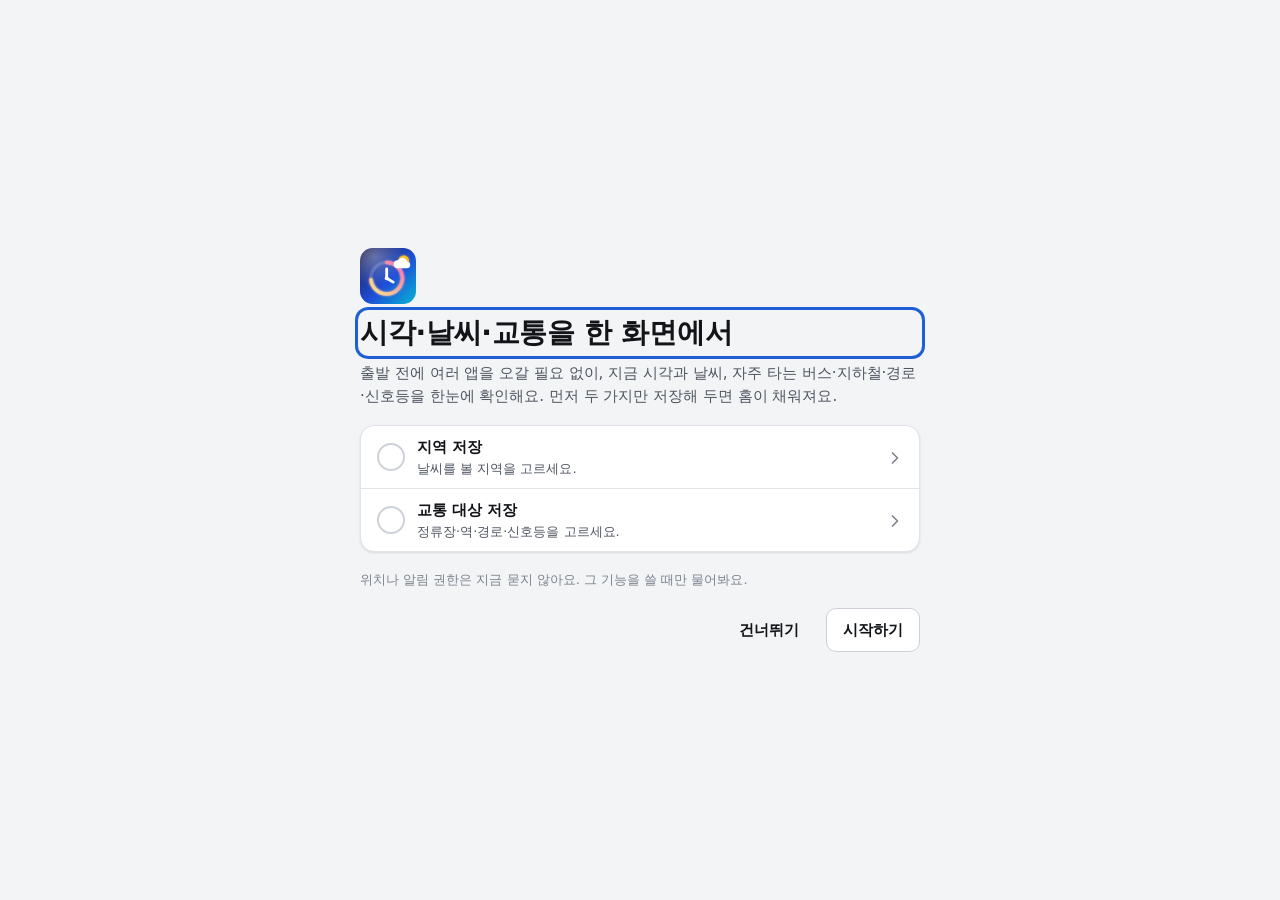
==== web/index.html @ 010fbab5 "프로토타입 1.2.0: Windows 앱 + 모바일 웹 + 다운로드 페이지 - Windows: Prototype.exe (Edge 앱 창 + 로컬 Node 서버) - 자동 업데이트" ====
<!doctype html>
<html lang="ko">
<head>
  <meta charset="utf-8">
  <meta name="viewport" content="width=device-width, initial-scale=1, viewport-fit=cover">
  <meta name="color-scheme" content="light dark">
  <title>프로토타입</title>
  <link rel="icon" href="icon.svg" type="image/svg+xml">
  <link rel="manifest" href="manifest.webmanifest">
  <link rel="stylesheet" href="css/app.css">
</head>
<body>
  <div id="app"></div>
  <div id="toast-region" class="toast-region" role="status" aria-live="polite"></div>
  <div id="dialog-root"></div>
  <noscript>이 앱을 쓰려면 JavaScript가 필요해요.</noscript>
  <script type="module" src="js/main.js"></script>
</body>
</html>
---- web/css/app.css ----
/* 프로토타입 공통 디자인
   톤: 출발 직전 몇 초 안에 읽는 실용 도구. 차분한 중립 배경, 상태만 색+아이콘+문장으로 구분 (docs/UI.md 공통 디자인) */

:root {
  --bg: #f3f4f6;
  --surface: #ffffff;
  --surface-2: #f0f2f5;
  --surface-3: #e7eaee;
  --text: #121418;
  --text-2: #4f5661;
  --text-3: #7c838e;
  --border: #e1e4e9;
  --border-strong: #cdd2d9;
  --accent: #1f5fd6;
  --accent-soft: #e6eefc;
  --accent-text: #ffffff;
  --ok: #157a3c;
  --ok-soft: #e3f5ea;
  --warn: #9a5a00;
  --warn-soft: #fdf1dc;
  --err: #b42318;
  --err-soft: #fdeceb;
  --info: #3f4a5a;
  --info-soft: #eceff3;
  --sig-green: #12a150;
  --sig-red: #dc3a2f;
  --focus: #1f5fd6;
  --shadow: 0 1px 2px rgba(16, 24, 40, 0.05), 0 1px 3px rgba(16, 24, 40, 0.06);
  --shadow-lg: 0 12px 32px rgba(16, 24, 40, 0.18);
  --radius: 14px;
  --radius-sm: 10px;
  --font: "Segoe UI Variable Text", "Segoe UI", "Malgun Gothic", "Apple SD Gothic Neo", system-ui, sans-serif;
  --font-display: "Segoe UI Variable Display", "Segoe UI", "Malgun Gothic", "Apple SD Gothic Neo", system-ui, sans-serif;
  color-scheme: light;
}

@media (prefers-color-scheme: dark) {
  :root:not([data-theme="light"]) {
    --bg: #0e1013;
    --surface: #171a1f;
    --surface-2: #1e2228;
    --surface-3: #272c33;
    --text: #eef0f3;
    --text-2: #b3b9c2;
    --text-3: #868d98;
    --border: #2a2f37;
    --border-strong: #3a414b;
    --accent: #6ea2ff;
    --accent-soft: #1c2a44;
    --accent-text: #0b1220;
    --ok: #4fd18a;
    --ok-soft: #133022;
    --warn: #f2b84b;
    --warn-soft: #33270f;
    --err: #ff8a80;
    --err-soft: #3a1a18;
    --info: #c3cad4;
    --info-soft: #232830;
    --sig-green: #3ddc84;
    --sig-red: #ff6b5e;
    --focus: #8db6ff;
    --shadow: 0 1px 2px rgba(0, 0, 0, 0.4);
    --shadow-lg: 0 16px 40px rgba(0, 0, 0, 0.55);
    color-scheme: dark;
  }
}
:root[data-theme="dark"] {
    --bg: #0e1013;
    --surface: #171a1f;
    --surface-2: #1e2228;
    --surface-3: #272c33;
    --text: #eef0f3;
    --text-2: #b3b9c2;
    --text-3: #868d98;
    --border: #2a2f37;
    --border-strong: #3a414b;
    --accent: #6ea2ff;
    --accent-soft: #1c2a44;
    --accent-text: #0b1220;
    --ok: #4fd18a;
    --ok-soft: #133022;
    --warn: #f2b84b;
    --warn-soft: #33270f;
    --err: #ff8a80;
    --err-soft: #3a1a18;
    --info: #c3cad4;
    --info-soft: #232830;
    --sig-green: #3ddc84;
    --sig-red: #ff6b5e;
    --focus: #8db6ff;
    --shadow: 0 1px 2px rgba(0, 0, 0, 0.4);
    --shadow-lg: 0 16px 40px rgba(0, 0, 0, 0.55);
    color-scheme: dark;
  }


*, *::before, *::after { box-sizing: border-box; }
html, body { height: 100%; }
body {
  margin: 0;
  background: var(--bg);
  color: var(--text);
  font: 15px/1.5 var(--font);
  -webkit-font-smoothing: antialiased;
  overflow: hidden;
}
#app { height: 100%; display: flex; flex-direction: column; }
button, input, textarea, select { font: inherit; color: inherit; }
h1, h2, h3, p { margin: 0; }
a { color: var(--accent); }
.sr-only { position: absolute; width: 1px; height: 1px; margin: -1px; overflow: hidden; clip: rect(0 0 0 0); white-space: nowrap; }
.tnum { font-variant-numeric: tabular-nums; }
.muted { color: var(--text-2); }
.faint { color: var(--text-3); }
.small { font-size: 13px; }
.grow { flex: 1; min-width: 0; }
.row { display: flex; align-items: center; gap: 8px; }
.stack { display: flex; flex-direction: column; gap: 8px; }
.ellipsis { overflow: hidden; text-overflow: ellipsis; white-space: nowrap; }

:focus-visible { outline: 3px solid var(--focus); outline-offset: 2px; border-radius: 8px; }

.icon { width: 20px; height: 20px; flex: none; display: inline-block; vertical-align: middle; }
.icon-sm { width: 16px; height: 16px; }
.icon-lg { width: 28px; height: 28px; }

/* ───────── 버튼 ───────── */
.btn {
  display: inline-flex; align-items: center; justify-content: center; gap: 6px;
  min-height: 44px; padding: 0 16px; border-radius: var(--radius-sm);
  border: 1px solid var(--border-strong); background: var(--surface); color: var(--text);
  font-weight: 600; cursor: pointer; text-decoration: none; white-space: nowrap;
  transition: background 0.12s, border-color 0.12s, transform 0.06s;
}
.btn:hover { background: var(--surface-2); }
.btn:active { transform: translateY(1px); }
.btn[disabled], .btn[aria-disabled="true"] { opacity: 0.45; cursor: not-allowed; transform: none; }
.btn-primary { background: var(--accent); border-color: var(--accent); color: var(--accent-text); }
.btn-primary:hover { background: color-mix(in srgb, var(--accent) 88%, black); }
.btn-ghost { background: transparent; border-color: transparent; }
.btn-ghost:hover { background: var(--surface-2); }
.btn-danger { color: var(--err); border-color: color-mix(in srgb, var(--err) 40%, var(--border)); }
.btn-danger:hover { background: var(--err-soft); }
.btn-danger-solid { background: var(--err); border-color: var(--err); color: #fff; }
.btn-sm { min-height: 36px; padding: 0 12px; font-size: 14px; }
.btn-block { width: 100%; }
.icon-btn {
  display: inline-flex; align-items: center; justify-content: center; width: 44px; height: 44px; flex: none;
  border-radius: var(--radius-sm); border: 1px solid transparent; background: transparent; cursor: pointer; color: var(--text-2);
}
.icon-btn:hover { background: var(--surface-2); color: var(--text); }
.icon-btn[disabled] { opacity: 0.35; cursor: not-allowed; }
.icon-btn.is-spinning .icon { animation: spin 0.9s linear infinite; }
.btn.is-busy { position: relative; color: transparent !important; pointer-events: none; }
.btn.is-busy::after {
  content: ""; position: absolute; width: 18px; height: 18px; border-radius: 50%;
  border: 2.5px solid currentColor; border-color: var(--text-2) transparent var(--text-2) transparent; animation: spin 0.8s linear infinite;
}
.btn-primary.is-busy::after { border-color: var(--accent-text) transparent var(--accent-text) transparent; }

/* ───────── 상단바 ───────── */
.topbar {
  display: flex; align-items: center; gap: 8px; padding: 8px 16px 8px 20px; min-height: 60px;
  border-bottom: 1px solid var(--border); background: var(--surface);
}
.topbar .brand { display: flex; align-items: center; gap: 10px; font-weight: 700; font-size: 16px; }
.topbar .brand img { width: 26px; height: 26px; }
.topbar .spacer { flex: 1; }
.mode-pill {
  font-size: 12px; font-weight: 600; padding: 3px 9px; border-radius: 999px; background: var(--warn-soft); color: var(--warn);
  border: 0; cursor: pointer;
}

.banner {
  display: flex; align-items: center; gap: 10px; padding: 10px 20px; font-weight: 600; font-size: 14px;
  background: var(--info-soft); color: var(--info); border-bottom: 1px solid var(--border);
}
.banner.offline { background: #2f3540; color: #fff; }
@media (prefers-color-scheme: dark) {
  :root:not([data-theme="light"]) .banner.offline { background: #3a414d; } }
:root[data-theme="dark"] .banner.offline { background: #3a414d; }

.banner.recovering { background: var(--accent-soft); color: var(--accent); }

/* ───────── 홈 ───────── */
.home { flex: 1; min-height: 0; display: flex; flex-direction: column; padding: 16px 20px 16px; gap: 14px; }
.summary { display: grid; grid-template-columns: minmax(230px, 0.85fr) minmax(260px, 1fr) minmax(320px, 1.45fr); gap: 14px; }
.card {
  background: var(--surface); border: 1px solid var(--border); border-radius: var(--radius); box-shadow: var(--shadow);
  padding: 16px 18px; min-width: 0; position: relative;
}
.card-title { display: flex; align-items: center; gap: 8px; font-size: 13px; font-weight: 700; color: var(--text-2); letter-spacing: 0.01em; }
.card-title .grow { min-width: 0; }

.clock-card { display: flex; flex-direction: column; justify-content: center; }
.clock-cs { font-size: 0.5em; font-weight: 600; color: var(--text-2); margin-left: 2px; }
.clock-ampm:empty { display: none; }
.clock-time { white-space: nowrap; font-family: var(--font-display); font-size: clamp(30px, 3.3vw, 52px); font-weight: 650; line-height: 1.02; letter-spacing: -0.02em; font-variant-numeric: tabular-nums; margin-top: 6px; }
.clock-ampm { font-size: 0.42em; font-weight: 600; letter-spacing: 0; margin-right: 6px; color: var(--text-2); }
.clock-date { margin-top: 6px; color: var(--text-2); font-weight: 600; }

.wx-sum { display: flex; align-items: center; gap: 14px; margin-top: 8px; }
.wx-sum .wx-icon { width: 54px; height: 54px; flex: none; }
.wx-temp { font-family: var(--font-display); font-size: 44px; font-weight: 650; line-height: 1; font-variant-numeric: tabular-nums; letter-spacing: -0.02em; }
.wx-cond { font-weight: 600; }
.wx-region { font-size: 14px; color: var(--text-2); }

.meta { display: flex; flex-wrap: wrap; align-items: center; gap: 4px 10px; margin-top: 10px; font-size: 12.5px; color: var(--text-3); }
.meta .src::before { content: "출처 "; }

.tsum-list { list-style: none; margin: 8px 0 0; padding: 0; display: flex; flex-direction: column; }
.tsum-row { display: flex; align-items: center; gap: 10px; min-height: 40px; border-bottom: 1px solid var(--border); }
.tsum-row:last-child { border-bottom: 0; }
.tsum-name { font-weight: 600; min-width: 0; flex: 1; }
.tsum-val { font-weight: 700; font-variant-numeric: tabular-nums; text-align: right; white-space: nowrap; }
.tsum-val.neutral { color: var(--text-2); font-weight: 600; }
.tsum-val.bad { color: var(--err); font-weight: 600; font-size: 14px; }
.tsum-more { font-size: 13px; color: var(--text-3); padding-top: 6px; }
.kind-badge {
  width: 30px; height: 30px; border-radius: 9px; flex: none; display: inline-flex; align-items: center; justify-content: center;
  background: var(--surface-2); color: var(--text-2);
}
.kind-badge.bus { background: #e5f0ff; color: #1d5fd0; }
.kind-badge.subway { background: #e9f7ee; color: #157a3c; }
.kind-badge.route { background: #f3ebff; color: #6d3fd1; }
.kind-badge.signal { background: #fff1e0; color: #b45309; }
@media (prefers-color-scheme: dark) {
  :root:not([data-theme="light"]) .kind-badge.bus { background: #1a2a45; color: #8ab4ff; }
  :root:not([data-theme="light"]) .kind-badge.subway { background: #16301f; color: #6fe0a0; }
  :root:not([data-theme="light"]) .kind-badge.route { background: #2a1f45; color: #c3a6ff; }
  :root:not([data-theme="light"]) .kind-badge.signal { background: #3a2a12; color: #ffc46b; }
}
:root[data-theme="dark"] .kind-badge.bus { background: #1a2a45; color: #8ab4ff; }
  :root[data-theme="dark"] .kind-badge.subway { background: #16301f; color: #6fe0a0; }
  :root[data-theme="dark"] .kind-badge.route { background: #2a1f45; color: #c3a6ff; }
  :root[data-theme="dark"] .kind-badge.signal { background: #3a2a12; color: #ffc46b; }


/* 탭 */
.tabs-row { display: flex; align-items: center; gap: 10px; }
.tabs { display: flex; gap: 4px; padding: 4px; background: var(--surface-3); border-radius: 12px; overflow-x: auto; scrollbar-width: none; }
.tab {
  min-height: 40px; padding: 0 16px; border-radius: 9px; border: 0; background: transparent; color: var(--text-2);
  font-weight: 650; cursor: pointer; white-space: nowrap; display: inline-flex; align-items: center; gap: 6px;
}
.tab:hover { color: var(--text); }
.tab[aria-selected="true"] { background: var(--surface); color: var(--text); box-shadow: var(--shadow); }
.tab .count { font-size: 12px; color: var(--text-3); font-weight: 600; }
.pager { margin-left: auto; display: flex; align-items: center; gap: 4px; color: var(--text-2); font-size: 14px; font-weight: 600; }

.panel { flex: 1; min-height: 0; position: relative; }
.panel-grid { display: grid; gap: 14px; height: 100%; align-content: start; }

/* 상세 카드 공통: 이름·핵심 값·갱신 시각·출처 */
.dcard { display: flex; flex-direction: column; gap: 10px; height: 100%; }
.dcard-head { display: flex; align-items: center; gap: 10px; }
.dcard-name { font-weight: 700; font-size: 16px; min-width: 0; }
.dcard-sub { font-size: 12.5px; color: var(--text-3); }
.dcard-body { flex: 1; min-height: 0; }
.chip {
  display: inline-flex; align-items: center; gap: 5px; height: 24px; padding: 0 9px; border-radius: 999px;
  font-size: 12px; font-weight: 700; background: var(--surface-2); color: var(--text-2); white-space: nowrap;
}
.chip.loading { background: var(--accent-soft); color: var(--accent); }
.chip.stale { background: var(--warn-soft); color: var(--warn); }
.chip.offline { background: var(--info-soft); color: var(--info); }
.chip.error { background: var(--err-soft); color: var(--err); }
.chip.ok { background: var(--ok-soft); color: var(--ok); }

.spinner { width: 14px; height: 14px; border-radius: 50%; border: 2px solid currentColor; border-right-color: transparent; animation: spin 0.8s linear infinite; flex: none; }
@keyframes spin { to { transform: rotate(360deg); } }

.notice {
  display: flex; gap: 10px; align-items: flex-start; padding: 12px 14px; border-radius: var(--radius-sm);
  background: var(--surface-2); color: var(--text); font-size: 14px;
}
.notice .icon { margin-top: 1px; }
.notice.error { background: var(--err-soft); }
.notice.error .icon { color: var(--err); }
.notice.warn { background: var(--warn-soft); }
.notice.warn .icon { color: var(--warn); }
.notice.offline { background: var(--info-soft); }
.notice.ok { background: var(--ok-soft); }
.notice.ok .icon { color: var(--ok); }
.notice .actions { display: flex; flex-wrap: wrap; gap: 8px; margin-top: 8px; }

.empty {
  display: flex; flex-direction: column; align-items: flex-start; justify-content: center; gap: 12px;
  padding: 6px 0; color: var(--text-2);
}
.empty.center { align-items: center; text-align: center; height: 100%; }

.skeleton { border-radius: 8px; background: linear-gradient(90deg, var(--surface-2) 25%, var(--surface-3) 50%, var(--surface-2) 75%); background-size: 200% 100%; animation: shimmer 1.3s ease infinite; }
@keyframes shimmer { to { background-position: -200% 0; } }

/* 버스·지하철 도착 행 */
.arr-list { list-style: none; margin: 0; padding: 0; display: flex; flex-direction: column; }
.arr-row { display: flex; align-items: center; gap: 10px; min-height: 34px; border-bottom: 1px dashed var(--border); }
.arr-row:last-child { border-bottom: 0; }
.route-no { min-width: 58px; font-weight: 800; font-variant-numeric: tabular-nums; }
.line-tag { font-size: 12px; font-weight: 800; padding: 2px 8px; border-radius: 999px; color: #fff; background: #6b7280; white-space: nowrap; }
.eta { font-weight: 800; font-variant-numeric: tabular-nums; white-space: nowrap; }
.eta-2 { color: var(--text-3); font-weight: 600; font-variant-numeric: tabular-nums; white-space: nowrap; font-size: 13.5px; }
.status-line { display: flex; align-items: center; gap: 6px; font-size: 13.5px; font-weight: 700; }
.status-line.delay { color: var(--warn); }
.status-line.suspended { color: var(--err); }
.status-line.normal { color: var(--ok); }

.big-value { font-family: var(--font-display); font-size: 40px; font-weight: 700; line-height: 1.05; font-variant-numeric: tabular-nums; letter-spacing: -0.01em; }
.big-value small { font-size: 18px; font-weight: 650; margin-left: 2px; }

.sig-row { display: flex; align-items: center; gap: 12px; min-height: 46px; }
.sig-light { width: 30px; height: 30px; border-radius: 50%; flex: none; display: inline-flex; align-items: center; justify-content: center; color: #fff; }
.sig-light.green { background: var(--sig-green); }
.sig-light.red { background: var(--sig-red); }
.sig-light.yellow { background: var(--warn); }
.sig-light.unknown { background: var(--text-3); }
.sig-remain { margin-left: auto; font-weight: 800; font-size: 20px; font-variant-numeric: tabular-nums; }

/* 날씨 상세 */
.wx-detail { display: grid; grid-template-columns: minmax(260px, 1fr) minmax(300px, 1.4fr); gap: 14px; height: 100%; align-content: start; }
.wx-hero { display: flex; align-items: center; gap: 18px; }
.wx-hero .wx-icon { width: 84px; height: 84px; }
.wx-hero .wx-temp { font-size: 64px; }
.wx-stats { display: grid; grid-template-columns: repeat(2, 1fr); gap: 10px; margin-top: 14px; }
.wx-stat { background: var(--surface-2); border-radius: var(--radius-sm); padding: 10px 12px; }
.wx-stat .k { font-size: 12.5px; color: var(--text-3); font-weight: 600; }
.wx-stat .v { font-size: 18px; font-weight: 700; font-variant-numeric: tabular-nums; }
.hourly { display: grid; grid-template-columns: repeat(6, 1fr); gap: 8px; margin-top: 10px; }
.hour { background: var(--surface-2); border-radius: var(--radius-sm); padding: 10px 6px; text-align: center; display: flex; flex-direction: column; align-items: center; gap: 4px; }
.hour .h { font-size: 13px; color: var(--text-2); font-weight: 600; }
.hour .t { font-weight: 800; font-variant-numeric: tabular-nums; }
.hour .wx-icon { width: 30px; height: 30px; }
.hour .pop { font-size: 12px; color: var(--accent); font-weight: 700; min-height: 18px; }

/* ───────── 설정·관리 화면 ───────── */
.page { flex: 1; min-height: 0; overflow-y: auto; }
.page-inner { max-width: 760px; margin: 0 auto; padding: 18px 20px 48px; display: flex; flex-direction: column; gap: 16px; }
.page-head { display: flex; align-items: center; gap: 6px; min-height: 52px; }
.page-head h1 { font-size: 22px; font-weight: 750; flex: 1; min-width: 0; }
.section-title { font-size: 13px; font-weight: 700; color: var(--text-2); margin: 6px 4px -6px; }
.group { background: var(--surface); border: 1px solid var(--border); border-radius: var(--radius); box-shadow: var(--shadow); overflow: hidden; }
.item {
  display: flex; align-items: center; gap: 12px; min-height: 60px; padding: 10px 14px 10px 16px; border-bottom: 1px solid var(--border);
  background: transparent; width: 100%; text-align: left; border-left: 0; border-right: 0; border-top: 0; color: inherit; text-decoration: none;
}
.item:last-child { border-bottom: 0; }
a.item, button.item { cursor: pointer; }
a.item:hover, button.item:hover { background: var(--surface-2); }
.item .title { font-weight: 650; }
.item .desc { font-size: 13px; color: var(--text-2); }
.item .value { color: var(--text-2); font-weight: 600; white-space: nowrap; }
.item .chev { color: var(--text-3); }
.item.highlight { animation: flash 2.2s ease; }
@keyframes flash { 0%, 40% { background: var(--accent-soft); } 100% { background: transparent; } }
.item[aria-disabled="true"] { opacity: 0.55; cursor: not-allowed; }
.item.dragging { opacity: 0.5; }
.item.drop-before { box-shadow: inset 0 3px 0 var(--accent); }
.item.drop-after { box-shadow: inset 0 -3px 0 var(--accent); }
.drag-handle { cursor: grab; color: var(--text-3); width: 30px; height: 44px; display: inline-flex; align-items: center; justify-content: center; flex: none; }

.radio-dot { width: 22px; height: 22px; border-radius: 50%; border: 2px solid var(--border-strong); flex: none; display: inline-flex; align-items: center; justify-content: center; }
.radio-dot.on { border-color: var(--accent); }
.radio-dot.on::after { content: ""; width: 11px; height: 11px; border-radius: 50%; background: var(--accent); }

.field { display: flex; flex-direction: column; gap: 6px; }
.field label, .field .label { font-weight: 650; font-size: 14px; }
.field .hint { font-size: 13px; color: var(--text-3); }
.input, .textarea, .select {
  width: 100%; min-height: 46px; padding: 10px 14px; border-radius: var(--radius-sm); border: 1px solid var(--border-strong);
  background: var(--surface); outline: none;
}
.input:focus, .textarea:focus, .select:focus { border-color: var(--accent); box-shadow: 0 0 0 3px color-mix(in srgb, var(--accent) 25%, transparent); }
.textarea { min-height: 150px; resize: vertical; line-height: 1.6; }
.search-box { display: flex; gap: 8px; }
.search-box .input { flex: 1; }

.seg { display: inline-flex; padding: 4px; gap: 4px; border-radius: 12px; background: var(--surface-3); flex-wrap: wrap; }
.seg button { min-height: 40px; padding: 0 16px; border: 0; border-radius: 9px; background: transparent; font-weight: 650; color: var(--text-2); cursor: pointer; display: inline-flex; align-items: center; gap: 6px; }
.seg button[aria-pressed="true"], .seg button[aria-checked="true"] { background: var(--surface); color: var(--text); box-shadow: var(--shadow); }

.days { display: flex; gap: 6px; flex-wrap: wrap; }
.day { width: 46px; height: 46px; border-radius: 50%; border: 1px solid var(--border-strong); background: var(--surface); font-weight: 700; cursor: pointer; }
.day[aria-pressed="true"] { background: var(--accent); border-color: var(--accent); color: var(--accent-text); }

.switch { position: relative; width: 52px; height: 32px; flex: none; }
.switch input { appearance: none; margin: 0; width: 52px; height: 32px; border-radius: 999px; background: var(--border-strong); cursor: pointer; transition: background 0.15s; }
.switch input:checked { background: var(--ok); }
.switch input::after { content: ""; position: absolute; top: 3px; left: 3px; width: 26px; height: 26px; border-radius: 50%; background: #fff; box-shadow: 0 1px 3px rgba(0,0,0,.3); transition: transform 0.15s; pointer-events: none; }
.switch input:checked::after { transform: translateX(20px); }

.time-input { font-size: 40px; font-weight: 700; font-variant-numeric: tabular-nums; min-height: 72px; padding: 6px 14px; text-align: center; }

.result-list { list-style: none; margin: 0; padding: 0; }
.result-list .item[aria-disabled="true"] .title { text-decoration: none; }
.tag { font-size: 12px; font-weight: 700; padding: 2px 8px; border-radius: 999px; background: var(--surface-2); color: var(--text-2); white-space: nowrap; }
.tag.ok { background: var(--ok-soft); color: var(--ok); }
.tag.warn { background: var(--warn-soft); color: var(--warn); }
.tag.err { background: var(--err-soft); color: var(--err); }
.tag.accent { background: var(--accent-soft); color: var(--accent); }

.alarm-time { font-family: var(--font-display); font-size: 34px; font-weight: 700; font-variant-numeric: tabular-nums; line-height: 1.1; }
.alarm-off .alarm-time, .alarm-off .title { color: var(--text-3); }

.footer-actions { display: flex; gap: 10px; justify-content: flex-end; flex-wrap: wrap; }
.danger-zone { margin-top: 18px; padding-top: 18px; border-top: 1px solid var(--border); }

/* 첫 실행 안내 */
.onb { flex: 1; overflow-y: auto; display: flex; align-items: center; justify-content: center; padding: 24px 20px; }
.onb-card { width: min(560px, 100%); display: flex; flex-direction: column; gap: 18px; }
.onb-hero { display: flex; flex-direction: column; gap: 8px; }
.onb-hero img { width: 56px; height: 56px; }
.onb-hero h1 { font-size: 28px; font-weight: 800; letter-spacing: -0.01em; }
.check { width: 28px; height: 28px; border-radius: 50%; display: inline-flex; align-items: center; justify-content: center; flex: none; border: 2px solid var(--border-strong); color: transparent; }
.check.done { background: var(--ok); border-color: var(--ok); color: #fff; }

/* 대화상자 */
.dialog-backdrop { position: fixed; inset: 0; background: rgba(10, 14, 20, 0.45); display: flex; align-items: center; justify-content: center; padding: 16px; z-index: 50; animation: fade 0.12s ease; }
.dialog { width: min(440px, 100%); background: var(--surface); border-radius: 16px; box-shadow: var(--shadow-lg); padding: 22px 22px 18px; display: flex; flex-direction: column; gap: 14px; border: 1px solid var(--border); max-height: calc(100vh - 32px); overflow-y: auto; }
.dialog h2 { font-size: 19px; font-weight: 750; }
.dialog .body { color: var(--text-2); }
.dialog .actions { display: flex; justify-content: flex-end; gap: 8px; flex-wrap: wrap; margin-top: 4px; }
@keyframes fade { from { opacity: 0; } }

.toast-region { position: fixed; left: 50%; bottom: 22px; transform: translateX(-50%); display: flex; flex-direction: column; gap: 8px; z-index: 60; pointer-events: none; }
.toast { background: #1d2229; color: #fff; padding: 12px 18px; border-radius: 12px; box-shadow: var(--shadow-lg); font-weight: 600; pointer-events: auto; display: flex; align-items: center; gap: 10px; animation: rise 0.18s ease; max-width: min(560px, calc(100vw - 32px)); }
@keyframes rise { from { opacity: 0; transform: translateY(8px); } }

/* 시험 도구 */
.debug { position: fixed; right: 16px; bottom: 16px; width: 360px; max-height: calc(100vh - 32px); overflow-y: auto; z-index: 70; background: var(--surface); border: 2px dashed var(--warn); border-radius: 14px; padding: 14px; box-shadow: var(--shadow-lg); font-size: 13.5px; }
.debug h2 { font-size: 15px; margin-bottom: 8px; }
.debug .grid { display: grid; grid-template-columns: 1fr 1.3fr; gap: 6px 8px; align-items: center; }
.debug .select { min-height: 34px; padding: 4px 8px; }

/* ───────── 화면 폭 대응 ───────── */
@media (max-width: 1080px) {
  .summary { grid-template-columns: minmax(200px, 0.8fr) 1fr; }
  .summary .transit-sum { grid-column: 1 / -1; }
}
@media (max-width: 760px) {
  body { overflow: auto; }
  #app { height: auto; min-height: 100%; }
  .home { padding: 12px 12px 20px; }
  .summary { grid-template-columns: 1fr; gap: 10px; }
  .clock-time { font-size: 38px; }
  .wx-detail { grid-template-columns: 1fr; }
  .hourly { grid-template-columns: repeat(3, 1fr); }
  .topbar { padding: 6px 8px 6px 14px; }
  .page { overflow: visible; }
  .page-inner { padding: 12px 12px 40px; }
}

@media (prefers-reduced-motion: reduce) {
  *, *::before, *::after { animation-duration: 0.001ms !important; animation-iteration-count: 1 !important; transition: none !important; }
}

/* 업데이트 알림 (왼쪽 아래) */
.update-pill {
  position: fixed; left: 16px; bottom: 16px; z-index: 65;
  display: flex; align-items: center; gap: 10px; padding: 8px 8px 8px 14px;
  background: var(--surface); color: var(--text); border: 1px solid var(--accent);
  border-radius: 14px; box-shadow: var(--shadow-lg); font-weight: 650; font-size: 14px;
  animation: rise 0.25s ease; max-width: calc(100vw - 32px);
}
.update-pill[hidden] { display: none; }
.update-pill > .icon { color: var(--accent); }

/* 알림 시각 고르기 (입력 + 휠) */
.time-picker { display: flex; align-items: center; gap: 6px; flex-wrap: wrap; }
.tp-unit { display: flex; flex-direction: column; align-items: center; gap: 2px; background: var(--surface); border: 1px solid var(--border-strong); border-radius: var(--radius); padding: 4px; }
.tp-unit:hover { border-color: var(--accent); }
.tp-num, .tp-input {
  width: 96px; height: 72px; border: 0; border-radius: 10px; background: transparent; color: var(--text);
  font-family: var(--font-display); font-size: 44px; font-weight: 700; font-variant-numeric: tabular-nums; text-align: center; cursor: ns-resize;
}
.tp-num:hover { background: var(--surface-2); }
.tp-input { background: var(--accent-soft); outline: 2px solid var(--accent); cursor: text; }
.tp-step { width: 96px; height: 28px; border: 0; border-radius: 8px; background: transparent; color: var(--text-3); cursor: pointer; display: inline-flex; align-items: center; justify-content: center; }
.tp-step:hover { background: var(--surface-2); color: var(--text); }
.tp-colon { font-size: 40px; font-weight: 700; color: var(--text-2); padding: 0 2px; }
.tp-period { margin-left: 12px; font-weight: 650; color: var(--text-2); font-variant-numeric: tabular-nums; }
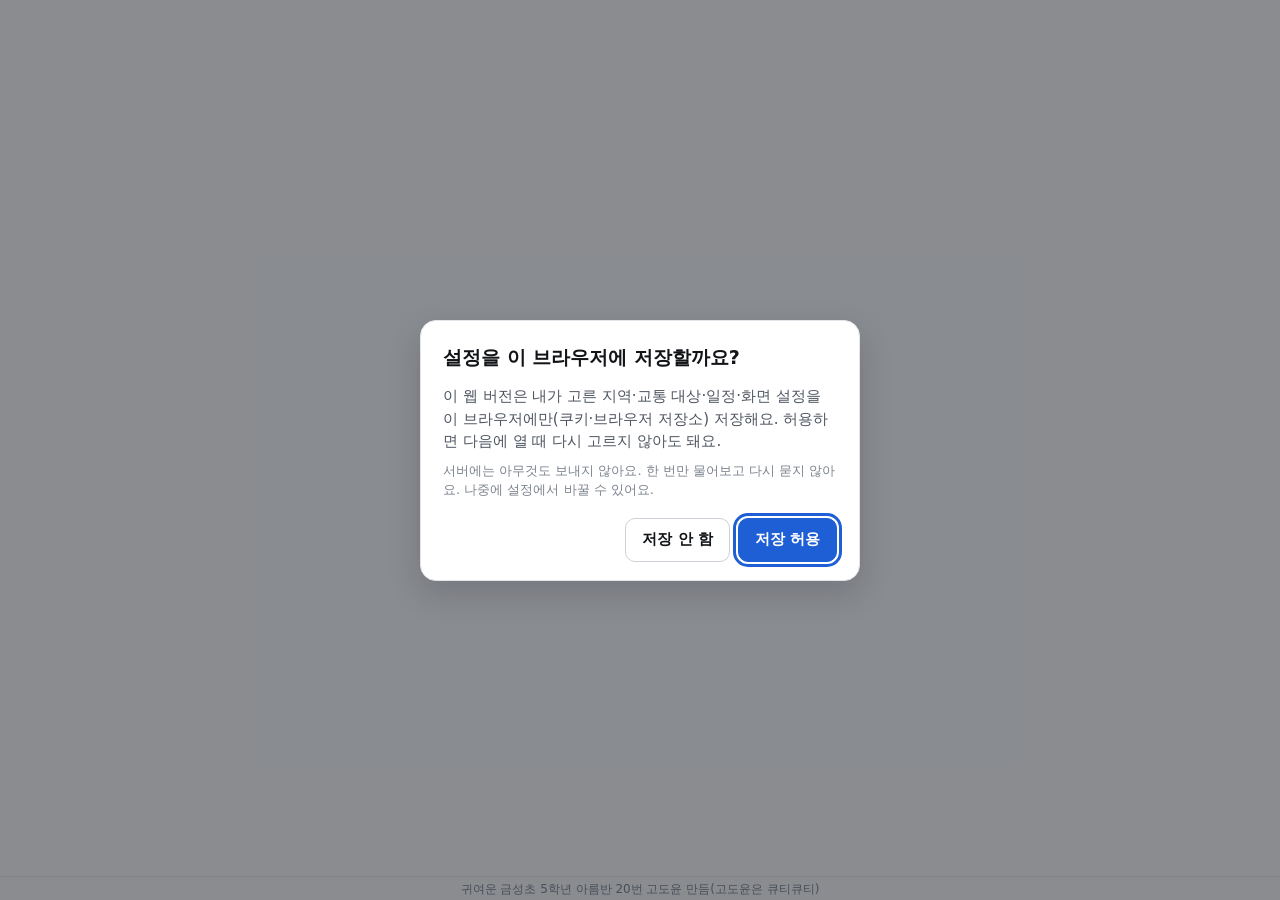
==== commit 999410f1: "1.9.1: 앱과 다운로드 페이지 맨 아래에 만든 사람 한 줄, README 1.9.0 설명 복구 Co-Authored-By: Claude Sonnet 5.5 <noreply@an" ====
--- a/web/index.html
+++ b/web/index.html
@@ -7,10 +7,20 @@
   <title>프로토타입</title>
   <link rel="icon" href="icon.svg" type="image/svg+xml">
   <link rel="manifest" href="manifest.webmanifest">
+  <!-- iPhone: 홈 화면에 추가하면 주소창 없이 앱처럼 열린다 -->
+  <link rel="apple-touch-icon" href="apple-touch-icon.png">
+  <meta name="apple-mobile-web-app-capable" content="yes">
+  <meta name="mobile-web-app-capable" content="yes">
+  <meta name="apple-mobile-web-app-title" content="프로토타입">
+  <meta name="apple-mobile-web-app-status-bar-style" content="default">
+  <meta name="theme-color" content="#f4f6fb" media="(prefers-color-scheme: light)">
+  <meta name="theme-color" content="#0b0f1a" media="(prefers-color-scheme: dark)">
+  <meta name="format-detection" content="telephone=no">
   <link rel="stylesheet" href="css/app.css">
 </head>
 <body>
   <div id="app"></div>
+  <div class="credit">귀여운 금성초 5학년 아름반 20번 고도윤 만듬(고도윤은 큐티큐티)</div>
   <div id="toast-region" class="toast-region" role="status" aria-live="polite"></div>
   <div id="dialog-root"></div>
   <noscript>이 앱을 쓰려면 JavaScript가 필요해요.</noscript>
--- a/web/css/app.css
+++ b/web/css/app.css
@@ -104,7 +104,12 @@
   -webkit-font-smoothing: antialiased;
   overflow: hidden;
 }
-#app { height: 100%; display: flex; flex-direction: column; }
+#app { height: calc(100% - 24px - env(safe-area-inset-bottom, 0px)); display: flex; flex-direction: column; box-sizing: border-box;
+  /* iPhone 홈 화면 앱: 노치·홈 막대에 화면이 가리지 않게 */
+  padding: env(safe-area-inset-top, 0) env(safe-area-inset-right, 0) 0 env(safe-area-inset-left, 0); }
+/* 맨 아래 만든 사람 한 줄 */
+.credit { position: fixed; left: 0; right: 0; bottom: 0; height: calc(24px + env(safe-area-inset-bottom, 0px)); box-sizing: border-box; padding: 3px 12px env(safe-area-inset-bottom, 0px); text-align: center; font-size: 12px; line-height: 18px; color: var(--text-3); background: var(--bg); border-top: 1px solid var(--border); white-space: nowrap; overflow: hidden; text-overflow: ellipsis; user-select: text; }
+@media (max-width: 420px) { .credit { font-size: 10.5px; padding-left: 6px; padding-right: 6px; } }
 button, input, textarea, select { font: inherit; color: inherit; }
 h1, h2, h3, p { margin: 0; }
 a { color: var(--accent); }
@@ -318,7 +323,106 @@
 .sig-remain { margin-left: auto; font-weight: 800; font-size: 20px; font-variant-numeric: tabular-nums; }
 
 /* 날씨 상세 */
-.wx-detail { display: grid; grid-template-columns: minmax(260px, 1fr) minmax(300px, 1.4fr); gap: 14px; height: 100%; align-content: start; }
+.wx-detail { display: grid; grid-template-columns: minmax(260px, 1fr) minmax(300px, 1.8fr); gap: 14px; height: 100%; align-content: start; align-items: start; overflow-y: auto; overscroll-behavior: contain; }
+.wx-detail > .card:first-child { position: sticky; top: 0; }
+.wx-stat.wide { grid-column: 1 / -1; }
+.vtag { font-size: 10px; font-weight: 800; padding: 0 6px; border-radius: 999px; vertical-align: middle; white-space: nowrap; }
+.vtag.obs { color: var(--ok); background: var(--ok-soft); }
+.vtag.calc { color: var(--accent); background: var(--accent-soft); }
+.vtag.fc { color: var(--warn); background: var(--warn-soft); }
+.vtag.model { color: var(--text-2); background: var(--surface); border: 1px solid var(--border); }
+.vlegend { display: flex; flex-wrap: wrap; align-items: center; gap: 4px 6px; margin-top: 8px; font-size: 12px; color: var(--text-3); }
+.vlegend .vtag { margin-left: 6px; }
+.vlegend .vtag:first-child { margin-left: 0; }
+/* ───────── 달력 ───────── */
+.clock-zone { margin-top: 4px; font-size: 12px; color: var(--text-3); }
+.clock-days { display: flex; align-items: center; gap: 6px; margin-top: 6px; font-size: 13px; font-weight: 650; color: var(--accent); min-width: 0; }
+.clock-days .icon { flex: none; }
+.cal-wrap { display: grid; grid-template-columns: minmax(260px, 1fr) minmax(320px, 2fr); gap: 14px; height: 100%; align-items: stretch; overflow-y: auto; overscroll-behavior: contain; }
+.cal-day { display: flex; flex-direction: column; min-height: 0; overflow-y: auto; }
+.cal-day-head { display: flex; align-items: flex-start; justify-content: space-between; gap: 10px; }
+.cal-day-tag { font-size: 12px; font-weight: 800; color: var(--accent); }
+.cal-day-date { font-family: var(--font-display); font-size: 24px; font-weight: 750; line-height: 1.25; }
+.cal-day-date.red, .cal-num.red, .cal-wd .red { color: var(--err); }
+.cal-day-date.blue, .cal-num.blue, .cal-wd .blue { color: var(--accent); }
+.cal-list { list-style: none; margin: 12px 0 0; padding: 0; display: flex; flex-direction: column; gap: 8px; }
+.cal-item { display: flex; align-items: flex-start; gap: 10px; padding: 10px 12px; border-radius: var(--radius-sm); background: var(--surface-2); }
+.cal-item.holiday, .cal-item.sub { background: var(--err-soft); }
+.cal-item.mine { background: var(--accent-soft); }
+.cal-name { font-weight: 700; }
+.cal-desc { font-size: 13px; color: var(--text-2); margin-top: 2px; line-height: 1.4; }
+.cal-kind { flex: none; font-size: 11px; font-weight: 800; padding: 2px 7px; border-radius: 999px; background: var(--surface); color: var(--text-2); margin-top: 2px; white-space: nowrap; }
+.cal-kind.holiday, .cal-kind.sub { color: var(--err); }
+.cal-kind.mine { color: var(--accent); }
+.cal-main { display: flex; flex-direction: column; min-height: 420px; }
+.cal-head { display: flex; align-items: center; gap: 4px; flex-wrap: wrap; }
+.cal-head .dbl .icon { margin-right: -9px; filter: drop-shadow(-9px 0 0 currentColor); }
+.cal-title { font-size: 18px; font-weight: 800; margin: 0 6px; font-variant-numeric: tabular-nums; }
+.seg { display: inline-flex; gap: 4px; margin-left: 4px; }
+.cal-wd { display: grid; grid-template-columns: repeat(7, minmax(0, 1fr)); text-align: center; font-size: 12.5px; font-weight: 700; color: var(--text-3); margin: 10px 0 4px; }
+.cal-grid { flex: 1; display: grid; grid-template-columns: repeat(7, minmax(0, 1fr)); gap: 4px; min-height: 0; }
+.cal-grid.weekgrid { grid-template-rows: minmax(260px, 1fr); }
+.cal-cell { display: flex; flex-direction: column; align-items: stretch; gap: 2px; padding: 5px 5px 6px; min-height: 64px; min-width: 0; border-radius: 8px; background: var(--surface-2); border: 2px solid transparent; color: inherit; font: inherit; text-align: left; cursor: pointer; overflow: hidden; }
+.cal-cell:hover { border-color: var(--border); }
+.cal-cell.out { opacity: .45; }
+.cal-cell.today { background: var(--accent-soft); }
+.cal-cell.today .cal-num { background: var(--accent); color: #fff; border-radius: 999px; padding: 0 6px; }
+.cal-cell.sel { border-color: var(--accent); }
+.cal-cell:focus-visible { outline: 3px solid var(--accent); outline-offset: 1px; }
+.cal-num-row { flex: none; display: flex; align-items: center; justify-content: space-between; gap: 4px; }
+.cal-num { font-weight: 800; font-size: 13.5px; font-variant-numeric: tabular-nums; }
+.cal-lunar { font-size: 10.5px; color: var(--text-3); }
+.cal-label { display: block; flex: none; font-size: 10.5px; line-height: 1.35; padding: 0 4px; border-radius: 4px; white-space: nowrap; overflow: hidden; text-overflow: ellipsis; background: var(--surface); color: var(--text-2); }
+.cal-cell.week .cal-label { white-space: normal; font-size: 12px; padding: 2px 5px; }
+.cal-label.holiday, .cal-label.sub { color: var(--err); background: var(--err-soft); font-weight: 700; }
+.cal-label.mine { color: var(--accent); background: var(--accent-soft); font-weight: 700; }
+.cal-label.term { color: var(--ok); background: var(--ok-soft); }
+.cal-label.folk { color: var(--warn); background: var(--warn-soft); }
+.cal-label.fun { color: var(--info); background: var(--info-soft); }
+.cal-more { font-size: 10.5px; color: var(--text-3); padding: 0 4px; }
+.cal-legend { display: flex; flex-wrap: wrap; gap: 6px; margin-top: 10px; }
+.cal-legend .cal-label { font-size: 11.5px; padding: 1px 7px; }
+.ev-row { display: grid; grid-template-columns: 1fr 1fr; gap: 10px; }
+.wx-stat .s { font-size: 12px; color: var(--text-3); margin-top: 2px; line-height: 1.35; }
+.wx-stat .v.row { display: flex; align-items: center; gap: 6px; }
+.wx-more { display: flex; flex-direction: column; gap: 14px; min-width: 0; }
+.wx-all { display: grid; grid-template-columns: repeat(auto-fill, minmax(170px, 1fr)); gap: 10px; margin-top: 12px; }
+.wind-arrow { display: inline-flex; flex: none; color: var(--accent); }
+.wind-arrow svg { width: 100%; height: 100%; }
+/* 7일 시간별: 옆으로 넘기기 */
+.hstrip { display: flex; gap: 6px; overflow-x: auto; padding: 10px 2px 8px; margin-top: 4px; scroll-snap-type: x proximity; -webkit-overflow-scrolling: touch; scrollbar-width: thin; }
+.hcell { flex: 0 0 64px; scroll-snap-align: start; display: flex; flex-direction: column; align-items: center; gap: 3px; padding: 6px 4px 8px; border-radius: var(--radius-sm); background: var(--surface-2); border: 2px solid transparent; color: inherit; font: inherit; cursor: pointer; }
+.hcell.newday { margin-left: 10px; }
+.hcell.newday:first-child { margin-left: 0; }
+.hcell.sel { border-color: var(--accent); }
+.hcell:focus-visible { outline: 3px solid var(--accent); outline-offset: 1px; }
+.hcell .hday { font-size: 11px; font-weight: 800; color: var(--accent); min-height: 15px; white-space: nowrap; }
+.hcell .h { font-size: 12.5px; color: var(--text-2); font-weight: 650; }
+.hcell .wx-icon { width: 26px; height: 26px; }
+.hcell .t { font-weight: 800; font-variant-numeric: tabular-nums; }
+.hcell .feels { font-size: 11px; color: var(--text-3); white-space: nowrap; }
+.hcell .popbar { width: 10px; height: 34px; border-radius: 5px; background: var(--border); display: flex; align-items: flex-end; overflow: hidden; }
+.hcell .popbar span { display: block; width: 100%; background: var(--accent); border-radius: 5px; }
+.hcell .pop { font-size: 12px; font-weight: 700; color: var(--accent); font-variant-numeric: tabular-nums; }
+.hcell .amt { font-size: 11px; min-height: 15px; color: var(--text-2); white-space: nowrap; }
+.hcell .w { display: flex; align-items: center; gap: 2px; font-size: 11.5px; color: var(--text-2); }
+/* 7일 요약 */
+.dstrip { display: flex; gap: 8px; overflow-x: auto; padding: 10px 2px 6px; scroll-snap-type: x proximity; -webkit-overflow-scrolling: touch; scrollbar-width: thin; }
+.dcell { flex: 0 0 168px; scroll-snap-align: start; text-align: left; display: flex; flex-direction: column; gap: 3px; padding: 10px 12px; border-radius: var(--radius-sm); background: var(--surface-2); border: 1px solid transparent; color: inherit; font: inherit; font-size: 12.5px; cursor: pointer; }
+.dcell:hover { border-color: var(--border); }
+.dcell .dn { font-weight: 800; font-size: 14px; }
+.dcell .dd { color: var(--text-3); font-size: 12px; margin-top: -3px; }
+.dcell .wx-icon { width: 30px; height: 30px; margin: 2px 0; }
+.dcell .dc { font-weight: 650; }
+.dcell .dt { font-size: 16px; font-variant-numeric: tabular-nums; }
+.dcell .dp { color: var(--accent); font-weight: 700; }
+.dcell .dw { display: flex; align-items: center; gap: 4px; }
+.dcell .df, .dcell .du, .dcell .ds, .dcell .da, .dcell .dw { color: var(--text-2); }
+.pm { font-weight: 700; padding: 0 6px; border-radius: 6px; white-space: nowrap; }
+.pm.good { color: var(--ok); background: var(--ok-soft); }
+.pm.normal { color: var(--accent); background: var(--accent-soft); }
+.pm.bad { color: var(--warn); background: var(--warn-soft); }
+.pm.verybad { color: var(--err); background: var(--err-soft); }
 .wx-hero { display: flex; align-items: center; gap: 18px; }
 .wx-hero .wx-icon { width: 84px; height: 84px; }
 .wx-hero .wx-temp { font-size: 64px; }
@@ -422,7 +526,7 @@
 .dialog .actions { display: flex; justify-content: flex-end; gap: 8px; flex-wrap: wrap; margin-top: 4px; }
 @keyframes fade { from { opacity: 0; } }
 
-.toast-region { position: fixed; left: 50%; bottom: 22px; transform: translateX(-50%); display: flex; flex-direction: column; gap: 8px; z-index: 60; pointer-events: none; }
+.toast-region { position: fixed; left: 50%; bottom: calc(46px + env(safe-area-inset-bottom, 0px)); transform: translateX(-50%); display: flex; flex-direction: column; gap: 8px; z-index: 60; pointer-events: none; }
 .toast { background: #1d2229; color: #fff; padding: 12px 18px; border-radius: 12px; box-shadow: var(--shadow-lg); font-weight: 600; pointer-events: auto; display: flex; align-items: center; gap: 10px; animation: rise 0.18s ease; max-width: min(560px, calc(100vw - 32px)); }
 @keyframes rise { from { opacity: 0; transform: translateY(8px); } }
 
@@ -444,6 +548,14 @@
   .summary { grid-template-columns: 1fr; gap: 10px; }
   .clock-time { font-size: 38px; }
   .wx-detail { grid-template-columns: 1fr; }
+  .wx-detail > .card:first-child { position: static; }
+  .cal-wrap { grid-template-columns: 1fr; height: auto; }
+  .cal-cell { min-height: 54px; padding: 3px; }
+  .cal-label { font-size: 9.5px; padding: 0 2px; }
+  .cal-lunar { display: none; }
+  .cal-grid.weekgrid { grid-template-columns: 1fr; grid-template-rows: none; }
+  .cal-cell.week { min-height: 0; }
+  .wx-all { grid-template-columns: repeat(2, minmax(0, 1fr)); }
   .hourly { grid-template-columns: repeat(3, 1fr); }
   .topbar { padding: 6px 8px 6px 14px; }
   .page { overflow: visible; }
@@ -456,7 +568,7 @@
 
 /* 업데이트 알림 (왼쪽 아래) */
 .update-pill {
-  position: fixed; left: 16px; bottom: 16px; z-index: 65;
+  position: fixed; left: calc(16px + env(safe-area-inset-left, 0px)); bottom: calc(40px + env(safe-area-inset-bottom, 0px)); z-index: 65;
   display: flex; align-items: center; gap: 10px; padding: 8px 8px 8px 14px;
   background: var(--surface); color: var(--text); border: 1px solid var(--accent);
   border-radius: 14px; box-shadow: var(--shadow-lg); font-weight: 650; font-size: 14px;
